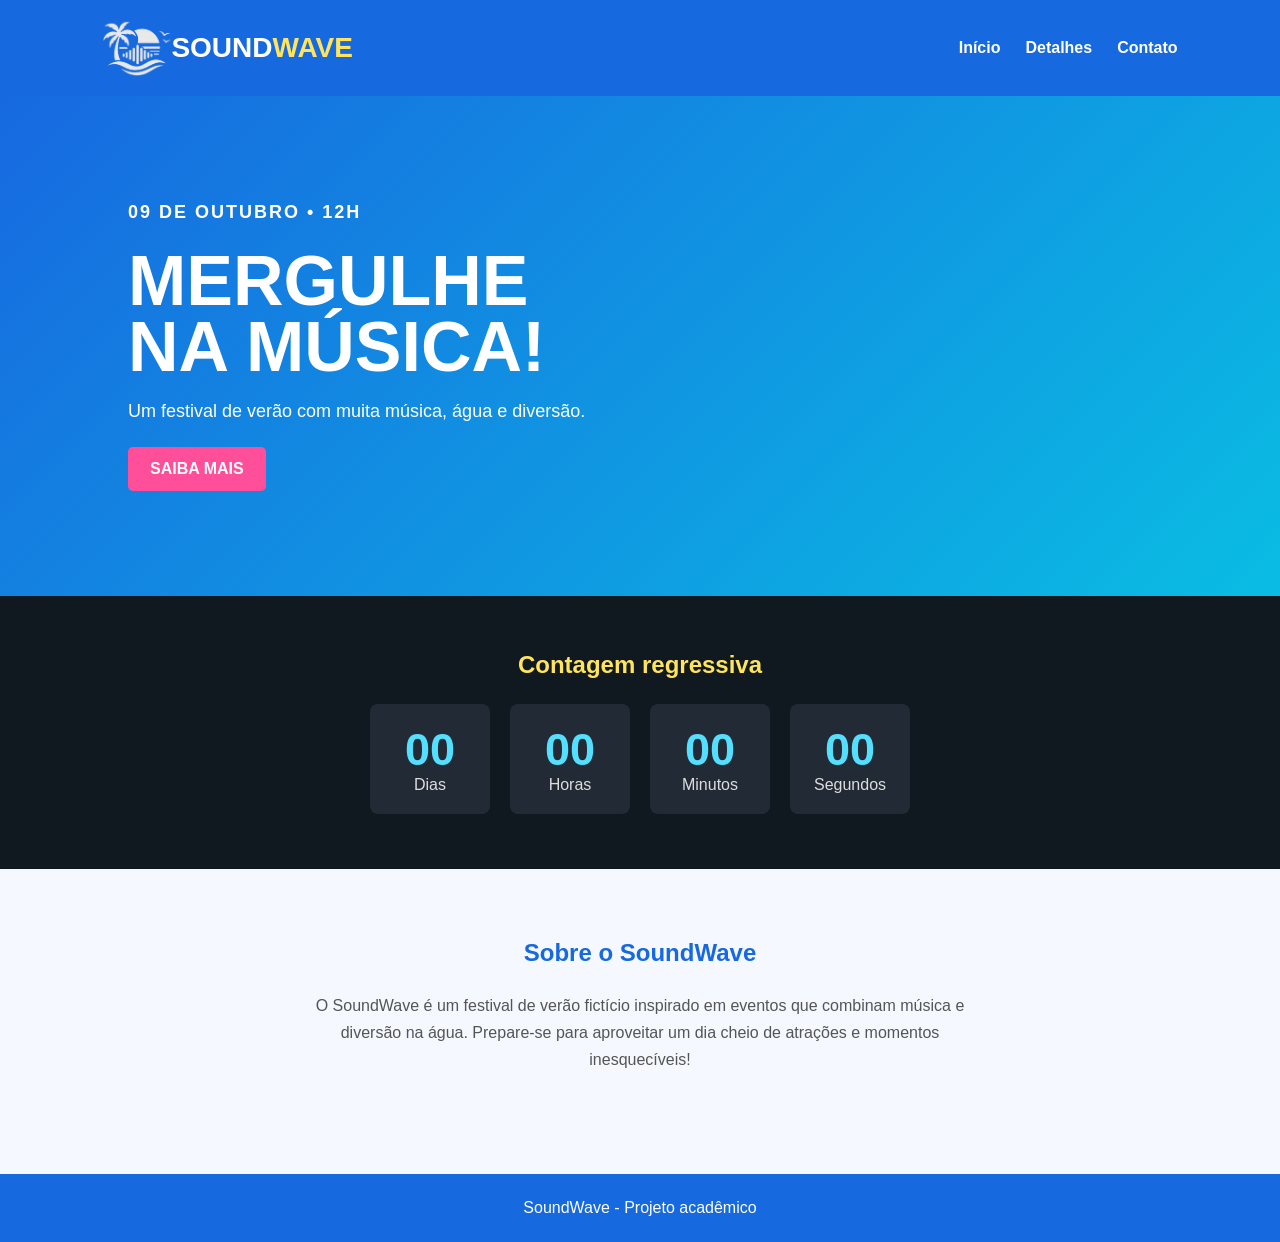
==== index.html @ ab00d915 "Add files via upload" ====
<!DOCTYPE html>
<html lang="pt-BR">
<head>
    <meta charset="UTF-8">
    <meta name="viewport" content="width=device-width, initial-scale=1.0">
    <title>SoundWave - Festival de Verão</title>
    <link rel="stylesheet" href="css/style.css">
</head>
<body>

<header>
    <div class="logo"><img src="img/logo-branca-sembg.png">SOUND<span>WAVE</span></div>

    <nav>
        <a href="index.html">Início</a>
        <a href="detalhes.html">Detalhes</a>
        <a href="contato.html">Contato</a>
    </nav>
</header>

<main>
    <section class="banner">
        <div>
            <p class="data">09 DE OUTUBRO • 12H</p>
            <h1>MERGULHE<br>NA MÚSICA!</h1>
            <p>Um festival de verão com muita música, água e diversão.</p>
            <a href="detalhes.html" class="botao">SAIBA MAIS</a>
        </div>
    </section>

    <section class="contador-section">
        <h2>Contagem regressiva</h2>

        <div class="contador">
            <div>
                <strong id="dias">00</strong>
                <span>Dias</span>
            </div>
            <div>
                <strong id="horas">00</strong>
                <span>Horas</span>
            </div>
            <div>
                <strong id="minutos">00</strong>
                <span>Minutos</span>
            </div>
            <div>
                <strong id="segundos">00</strong>
                <span>Segundos</span>
            </div>
        </div>
    </section>

    <section class="sobre">
        <h2>Sobre o SoundWave</h2>
        <p>
            O SoundWave é um festival de verão fictício inspirado em eventos
            que combinam música e diversão na água. Prepare-se para aproveitar
            um dia cheio de atrações e momentos inesquecíveis!
        </p>
    </section>
</main>

<footer>
    <p> SoundWave - Projeto acadêmico </p>
</footer>

<script src="js/script.js"></script>
</body>
</html>
---- css/style.css ----
* {
    margin: 0;
    padding: 0;
    box-sizing: border-box;
}

body {
    font-family: Arial, sans-serif;
    background-color: #f5f8ff;
    color: #222;
}

header {
    background-color: #1769e0;
    color: white;
    padding: 18px 8%;
    display: flex;
    justify-content: space-between;
    align-items: center;
}

.logo {
    font-size: 28px;
    font-weight: bold;
    display: flex;
    align-items: center;
}

.logo span {
    color: #ffe45c;
}

nav {
    display: flex;
    gap: 25px;
}

nav a {
    color: white;
    text-decoration: none;
    font-weight: bold;
}

nav a:hover {
    color: #ffe45c;
}

.banner {
    min-height: 500px;
    padding: 80px 10%;
    display: flex;
    align-items: center;
    color: white;
    background: linear-gradient(135deg, #1769e0, #0abde3);
}

.banner div {
    max-width: 650px;
}

.data {
    font-weight: bold;
    letter-spacing: 2px;
    margin-bottom: 15px;
}

.banner h1 {
    font-size: 70px;
    line-height: .95;
    margin-bottom: 20px;
}

.banner p {
    font-size: 18px;
    margin-bottom: 25px;
}

.botao {
    display: inline-block;
    background-color: #ff4f9a;
    color: white;
    border: none;
    padding: 13px 22px;
    text-decoration: none;
    font-weight: bold;
    border-radius: 5px;
    cursor: pointer;
}

.botao:hover {
    background-color: #df327c;
}

.contador-section {
    text-align: center;
    padding: 55px 8%;
    background-color: #101820;
    color: white;
}

.contador-section h2,
.sobre h2,
.conteudo h2,
.contato h2 {
    margin-bottom: 25px;
    color: #1769e0;
}

.contador-section h2 {
    color: #ffe45c;
}

.contador {
    display: flex;
    justify-content: center;
    gap: 20px;
    flex-wrap: wrap;
}

.contador div {
    background-color: #222b35;
    padding: 20px;
    min-width: 120px;
    border-radius: 8px;
}

.contador strong {
    display: block;
    font-size: 45px;
    color: #55dfff;
}

.contador span {
    color: #ddd;
}

.sobre {
    max-width: 900px;
    margin: auto;
    padding: 70px 8%;
    text-align: center;
}

.sobre p,
.conteudo > p {
    color: #555;
    line-height: 1.7;
}

.titulo-pagina {
    background-color: #ff4f9a;
    color: white;
    padding: 70px 8%;
    text-align: center;
}

.titulo-pagina h1 {
    font-size: 48px;
    margin-bottom: 10px;
}

.conteudo {
    max-width: 1000px;
    margin: auto;
    padding: 60px 8%;
}

.conteudo h2 {
    margin-top: 40px;
}

.informacoes {
    display: grid;
    grid-template-columns: repeat(3, 1fr);
    gap: 20px;
    margin: 30px 0;
}

.card {
    background: white;
    padding: 25px;
    border-radius: 8px;
    border: 1px solid #ddd;
}

.card h3 {
    margin-bottom: 10px;
    color: #1769e0;
}

.programacao {
    background-color: white;
    padding: 25px;
    border-left: 5px solid #1769e0;
}

.programacao p {
    padding: 12px 0;
    border-bottom: 1px solid #eee;
}

.programacao p:last-child {
    border-bottom: none;
}

.contato {
    max-width: 1000px;
    margin: auto;
    padding: 60px 8%;
    display: grid;
    grid-template-columns: 1fr 1fr;
    gap: 50px;
}

.contato-info p {
    margin: 18px 0;
    color: #555;
}

.contato-info h3 {
    margin-top: 30px;
}

.redes {
    display: flex;
    gap: 10px;
    margin-top: 15px;
    flex-wrap: wrap;
}

.redes a {
    color: #1769e0;
    font-weight: bold;
}

form {
    background-color: white;
    padding: 30px;
    border-radius: 8px;
    border: 1px solid #ddd;
}

form label {
    display: block;
    font-weight: bold;
    margin-bottom: 6px;
}

form input,
form textarea {
    width: 100%;
    padding: 12px;
    margin-bottom: 18px;
    border: 1px solid #bbb;
    border-radius: 4px;
    font-family: Arial, sans-serif;
}

form input:focus,
form textarea:focus {
    outline: 2px solid #1769e0;
}

#mensagemForm {
    margin-top: 15px;
    font-weight: bold;
}

footer {
    background-color: #1769e0;
    color: white;
    text-align: center;
    padding: 25px;
    margin-top: 30px;
}

img{
    height: 60px;
}

@media (max-width: 700px) {
    header {
        flex-direction: column;
        gap: 15px;
    }

    nav {
        gap: 15px;
    }

    .banner {
        padding: 60px 8%;
    }

    .banner h1 {
        font-size: 52px;
    }

    .informacoes,
    .contato {
        grid-template-columns: 1fr;
    }

    .titulo-pagina h1 {
        font-size: 38px;
    }

    .contador div {
        min-width: 105px;
    }

    .contador strong {
        font-size: 38px;
    }
}
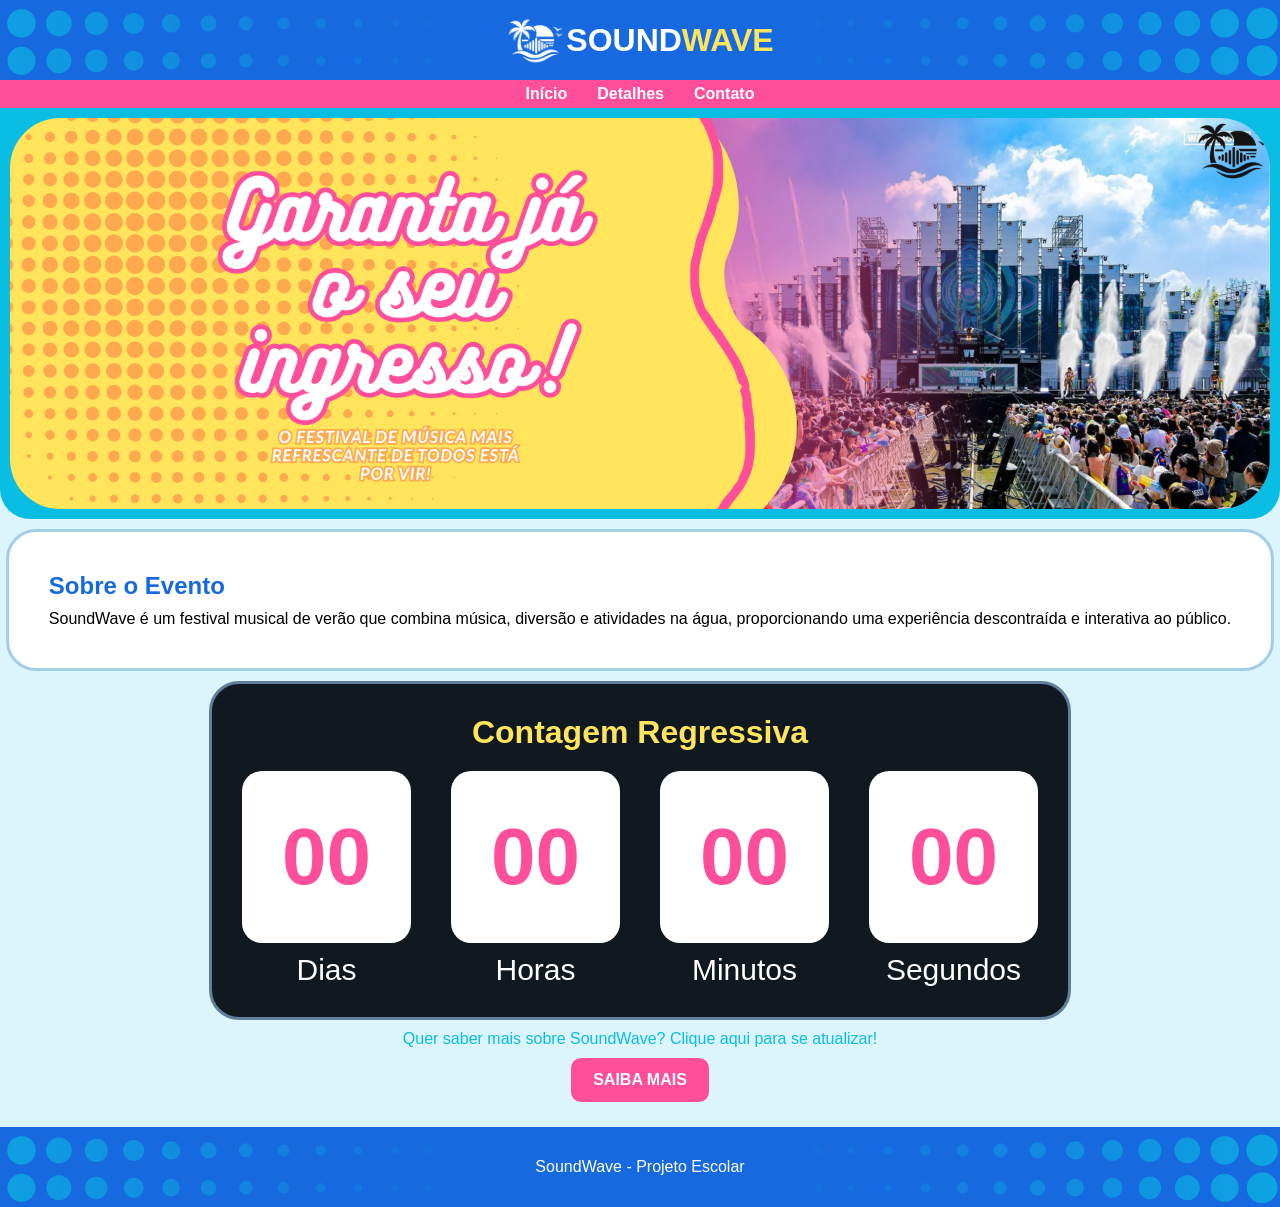
==== commit 30585453: "Add files via upload" ====
--- a/index.html
+++ b/index.html
@@ -1,70 +1,80 @@
-<!DOCTYPE html>
-<html lang="pt-BR">
-<head>
-    <meta charset="UTF-8">
-    <meta name="viewport" content="width=device-width, initial-scale=1.0">
-    <title>SoundWave - Festival de Verão</title>
-    <link rel="stylesheet" href="css/style.css">
-</head>
-<body>
-
-<header>
-    <div class="logo"><img src="img/logo-branca-sembg.png">SOUND<span>WAVE</span></div>
-
-    <nav>
-        <a href="index.html">Início</a>
-        <a href="detalhes.html">Detalhes</a>
-        <a href="contato.html">Contato</a>
-    </nav>
-</header>
-
-<main>
-    <section class="banner">
-        <div>
-            <p class="data">09 DE OUTUBRO • 12H</p>
-            <h1>MERGULHE<br>NA MÚSICA!</h1>
-            <p>Um festival de verão com muita música, água e diversão.</p>
-            <a href="detalhes.html" class="botao">SAIBA MAIS</a>
-        </div>
-    </section>
-
-    <section class="contador-section">
-        <h2>Contagem regressiva</h2>
-
-        <div class="contador">
-            <div>
-                <strong id="dias">00</strong>
-                <span>Dias</span>
-            </div>
-            <div>
-                <strong id="horas">00</strong>
-                <span>Horas</span>
-            </div>
-            <div>
-                <strong id="minutos">00</strong>
-                <span>Minutos</span>
-            </div>
-            <div>
-                <strong id="segundos">00</strong>
-                <span>Segundos</span>
-            </div>
-        </div>
-    </section>
-
-    <section class="sobre">
-        <h2>Sobre o SoundWave</h2>
-        <p>
-            O SoundWave é um festival de verão fictício inspirado em eventos
-            que combinam música e diversão na água. Prepare-se para aproveitar
-            um dia cheio de atrações e momentos inesquecíveis!
-        </p>
-    </section>
-</main>
-
-<footer>
-    <p> SoundWave - Projeto acadêmico </p>
-</footer>
-
-<script src="js/script.js"></script>
-</body>
-</html>
+<!DOCTYPE html>
+<html lang="pt-br">
+
+<head>
+    <meta charset="UTF-8">
+    <meta name="viewport" content="width=device-width, initial-scale=1.0">
+    <title>SoundWave - Festival de Verão</title>
+    <link rel="stylesheet" href="/css/style.css">
+
+</head>
+
+<body>
+    <div class="container">
+        <header>
+            <div class="logotipo">
+                <img class="logo" src="img/logo-branca.png">
+                <h1 class="sdwv">SOUND<span>WAVE</span></h1>
+            </div>
+
+            <nav>
+                <ul>
+                    <li><a class="pag" href="index.html"><strong>Início</strong></a></li>
+                    <li><a class="pag" href="detalhes.html"><strong>Detalhes</strong></a></li>
+                    <li><a class="pag" href="contato.html"><strong>Contato</strong></a></li>
+                </ul>
+            </nav>
+        </header>
+
+        <div class="banner-inicio">
+            <img src="img/banner-sdwv.png">
+        </div>
+
+        <main>
+            <div class="descricao">
+                <h2>Sobre o Evento</h2>
+                <p>SoundWave é um festival musical de verão que combina música, diversão e atividades na água,
+                    proporcionando uma experiência descontraída e interativa ao público.</p>
+            </div>
+
+            <div class="countdown">
+                <span>
+                    <h1>Contagem Regressiva</h1>
+                </span>
+                <div class="contagem">
+                    <div class="cont">
+                        <h1 id="dias">00</h1>
+                        <p>Dias</p>
+                    </div>
+                    <div class="cont">
+                        <h1 id="horas">00</h1>
+                        <p>Horas</p>
+                    </div>
+                    <div class="cont">
+                        <h1 id="minutos">00</h1>
+                        <p>Minutos</p>
+                    </div>
+                    <div class="cont">
+                        <h1 id="segundos">00</h1>
+                        <p>Segundos</p>
+                    </div>
+                </div>
+            </div>
+
+            <div class="saibamais">
+                <p>Quer saber mais sobre SoundWave? Clique aqui para se atualizar!</p>
+                <a href="detalhes.html" class="botao">SAIBA MAIS</a>
+            </div>
+        </main>
+
+        <footer>
+            <p>SoundWave - Projeto Escolar</p>
+        </footer>
+    </div>
+
+
+
+    <script src="/js/script.js"></script>
+</body>
+
+</html>
--- a/css/style.css
+++ b/css/style.css
@@ -1,315 +1,399 @@
-* {
-    margin: 0;
-    padding: 0;
-    box-sizing: border-box;
-}
-
-body {
-    font-family: Arial, sans-serif;
-    background-color: #f5f8ff;
-    color: #222;
-}
-
-header {
-    background-color: #1769e0;
-    color: white;
-    padding: 18px 8%;
-    display: flex;
-    justify-content: space-between;
-    align-items: center;
-}
-
-.logo {
-    font-size: 28px;
-    font-weight: bold;
-    display: flex;
-    align-items: center;
-}
-
-.logo span {
-    color: #ffe45c;
-}
-
-nav {
-    display: flex;
-    gap: 25px;
-}
-
-nav a {
-    color: white;
-    text-decoration: none;
-    font-weight: bold;
-}
-
-nav a:hover {
-    color: #ffe45c;
-}
-
-.banner {
-    min-height: 500px;
-    padding: 80px 10%;
-    display: flex;
-    align-items: center;
-    color: white;
-    background: linear-gradient(135deg, #1769e0, #0abde3);
-}
-
-.banner div {
-    max-width: 650px;
-}
-
-.data {
-    font-weight: bold;
-    letter-spacing: 2px;
-    margin-bottom: 15px;
-}
-
-.banner h1 {
-    font-size: 70px;
-    line-height: .95;
-    margin-bottom: 20px;
-}
-
-.banner p {
-    font-size: 18px;
-    margin-bottom: 25px;
-}
-
-.botao {
-    display: inline-block;
-    background-color: #ff4f9a;
-    color: white;
-    border: none;
-    padding: 13px 22px;
-    text-decoration: none;
-    font-weight: bold;
-    border-radius: 5px;
-    cursor: pointer;
-}
-
-.botao:hover {
-    background-color: #df327c;
-}
-
-.contador-section {
-    text-align: center;
-    padding: 55px 8%;
-    background-color: #101820;
-    color: white;
-}
-
-.contador-section h2,
-.sobre h2,
-.conteudo h2,
-.contato h2 {
-    margin-bottom: 25px;
-    color: #1769e0;
-}
-
-.contador-section h2 {
-    color: #ffe45c;
-}
-
-.contador {
-    display: flex;
-    justify-content: center;
-    gap: 20px;
-    flex-wrap: wrap;
-}
-
-.contador div {
-    background-color: #222b35;
-    padding: 20px;
-    min-width: 120px;
-    border-radius: 8px;
-}
-
-.contador strong {
-    display: block;
-    font-size: 45px;
-    color: #55dfff;
-}
-
-.contador span {
-    color: #ddd;
-}
-
-.sobre {
-    max-width: 900px;
-    margin: auto;
-    padding: 70px 8%;
-    text-align: center;
-}
-
-.sobre p,
-.conteudo > p {
-    color: #555;
-    line-height: 1.7;
-}
-
-.titulo-pagina {
-    background-color: #ff4f9a;
-    color: white;
-    padding: 70px 8%;
-    text-align: center;
-}
-
-.titulo-pagina h1 {
-    font-size: 48px;
-    margin-bottom: 10px;
-}
-
-.conteudo {
-    max-width: 1000px;
-    margin: auto;
-    padding: 60px 8%;
-}
-
-.conteudo h2 {
-    margin-top: 40px;
-}
-
-.informacoes {
-    display: grid;
-    grid-template-columns: repeat(3, 1fr);
-    gap: 20px;
-    margin: 30px 0;
-}
-
-.card {
-    background: white;
-    padding: 25px;
-    border-radius: 8px;
-    border: 1px solid #ddd;
-}
-
-.card h3 {
-    margin-bottom: 10px;
-    color: #1769e0;
-}
-
-.programacao {
-    background-color: white;
-    padding: 25px;
-    border-left: 5px solid #1769e0;
-}
-
-.programacao p {
-    padding: 12px 0;
-    border-bottom: 1px solid #eee;
-}
-
-.programacao p:last-child {
-    border-bottom: none;
-}
-
-.contato {
-    max-width: 1000px;
-    margin: auto;
-    padding: 60px 8%;
-    display: grid;
-    grid-template-columns: 1fr 1fr;
-    gap: 50px;
-}
-
-.contato-info p {
-    margin: 18px 0;
-    color: #555;
-}
-
-.contato-info h3 {
-    margin-top: 30px;
-}
-
-.redes {
-    display: flex;
-    gap: 10px;
-    margin-top: 15px;
-    flex-wrap: wrap;
-}
-
-.redes a {
-    color: #1769e0;
-    font-weight: bold;
-}
-
-form {
-    background-color: white;
-    padding: 30px;
-    border-radius: 8px;
-    border: 1px solid #ddd;
-}
-
-form label {
-    display: block;
-    font-weight: bold;
-    margin-bottom: 6px;
-}
-
-form input,
-form textarea {
-    width: 100%;
-    padding: 12px;
-    margin-bottom: 18px;
-    border: 1px solid #bbb;
-    border-radius: 4px;
-    font-family: Arial, sans-serif;
-}
-
-form input:focus,
-form textarea:focus {
-    outline: 2px solid #1769e0;
-}
-
-#mensagemForm {
-    margin-top: 15px;
-    font-weight: bold;
-}
-
-footer {
-    background-color: #1769e0;
-    color: white;
-    text-align: center;
-    padding: 25px;
-    margin-top: 30px;
-}
-
-img{
-    height: 60px;
-}
-
-@media (max-width: 700px) {
-    header {
-        flex-direction: column;
-        gap: 15px;
-    }
-
-    nav {
-        gap: 15px;
-    }
-
-    .banner {
-        padding: 60px 8%;
-    }
-
-    .banner h1 {
-        font-size: 52px;
-    }
-
-    .informacoes,
-    .contato {
-        grid-template-columns: 1fr;
-    }
-
-    .titulo-pagina h1 {
-        font-size: 38px;
-    }
-
-    .contador div {
-        min-width: 105px;
-    }
-
-    .contador strong {
-        font-size: 38px;
-    }
-}
+* {
+    margin: 0;
+    padding: 0;
+    box-sizing: border-box;
+}
+/*TODAS AS PÁGINAS*/
+.container {
+    display: flex;
+    flex-direction: column;
+}
+
+header {
+    background-image: url(/img/header-img.png);
+    background-size: cover;
+    text-align: center;
+    display: flex;
+    flex-direction: column;
+    justify-content: center;
+}
+
+.logo {
+    width: 60px;
+}
+
+.logotipo {
+    display: flex;
+    align-items: center;
+    justify-content: center;
+    padding: 10px;
+
+}
+
+nav {
+    background-color: #ff4f9a;
+    display: flex;
+    justify-content: center;
+    padding: 5px;
+}
+
+ul {
+    list-style-type: none;
+    margin: 0;
+    padding: 0;
+    align-items: center;
+    display: flex;
+    gap: 30px;
+}
+
+a {
+    text-decoration: none;
+    color: white;
+    transition: .2s ;
+}
+
+.botao:hover{
+    font-size: 20px;
+    background-color: #f51c77;
+}
+
+.pag{
+    transition: .2s ;
+}
+
+.pag:hover{
+    font-size: 20px;
+    color: #ffe45c;
+    
+}
+
+body {
+    font-family: Arial, sans-serif;
+    background-color: #dcf4fb;
+}
+
+span {
+    color: #ffe45c;
+}
+
+.sdwv {
+    color: white;
+}
+
+.banner-inicio img,
+.banner-detalhes img,
+.banner-contato img {
+    width: 100%;
+    border-radius: 50px;
+}
+
+.banner-inicio,
+.banner-detalhes,
+.banner-contato {
+    display: flex;
+    justify-content: center;
+    border-bottom-left-radius: 30px;
+    border-bottom-right-radius: 30px;
+    padding: 10px;
+}
+
+footer{
+    background-image: url(/img/header-img.png);
+    background-size: cover;
+    text-align: center;
+    display: flex;
+    flex-direction: column;
+    justify-content: center;
+    height: 80px;
+    color: white;
+    margin-top: 15px;
+}
+
+/*PÁGINA INICIAL*/
+.banner-inicio {
+    background-color: #0abde3;
+}
+
+.descricao {
+    display: flex;
+    flex-direction: column;
+    padding: 40px;
+    gap: 10px;
+    width: fit-content;
+    margin: 0 auto;
+    margin-top: 10px;
+    border-radius: 30px;
+    border: 3px solid;
+    border-color: #a5cde4;
+    background-color: white;
+}
+
+h2 {
+    color: #1769e0;
+}
+
+.countdown {
+    background-color: #101820;
+    color: white;
+    display: flex;
+    flex-direction: column;
+    text-align: center;
+    margin: 0 auto;
+    margin-top: 10px;
+    width: fit-content;
+    padding: 30px;
+    border-radius: 30px;
+    gap: 20px;
+    border: 3px solid;
+    border-color: #61809e;
+    flex-wrap: wrap;
+    transition: .2s ;
+
+}
+
+.countdown:hover{
+    background-color: #61809e;
+    font-size: 20px;
+    h1{
+        color: white;
+    }
+}
+
+.contagem {
+    display: flex;
+    align-items: center;
+    gap: 40px;
+}
+
+.contagem h1 {
+    font-size: 80px;
+}
+
+#dias,
+#horas,
+#minutos,
+#segundos {
+    color: #ff4f9a;
+    background-color: white;
+    padding: 40px;
+    border-radius: 20px;
+    display: flex;
+    justify-content: center;
+}
+
+.cont {
+    display: flex;
+    flex-direction: column;
+    align-items: center;
+    gap: 10px;
+}
+
+.cont p {
+    font-size: 30px;
+}
+
+.saibamais {
+    display: flex;
+    flex-direction: column;
+    text-align: center;
+    margin: 10px;
+    color: #0abde3;
+}
+
+.botao {
+    width: fit-content;
+    margin: 0 auto;
+    margin-top: 10px;
+    display: inline-block;
+    background-color: #ff4f9a;
+    color: white;
+    border: none;
+    padding: 13px 22px;
+    text-decoration: none;
+    font-weight: bold;
+    border-radius: 10px;
+    cursor: pointer;
+    transition: .2s ;
+}
+
+/*PÁGINA DE DETALHES*/
+
+.banner-detalhes {
+    background-color: #ffe45c;
+}
+
+.info {
+    display: flex;
+    flex-direction: column;
+    width: fit-content;
+    margin: 0 auto;
+    margin-top: 30px;
+}
+
+.cards {
+    display: flex;
+    flex-direction: row;
+    margin-top: 10px;
+    gap: 10px;
+}
+
+.card {
+    display: flex;
+    flex-direction: column;
+    background-color: white;
+    border-radius: 30px;
+    padding: 30px;
+    padding-bottom: 30px;
+    gap: 10px;
+    border: 3px solid #a5cde4;
+}
+
+.card h3 {
+    color: #1769e0;
+}
+
+.head {
+    display: flex;
+    flex-direction: row;
+    align-items: center;
+    gap: 5px;
+}
+
+.info h3{
+    font-size: 22px;
+}
+
+.icon {
+    width: 30px;
+}
+
+.programacao {
+    width: 47%;
+    margin: 0 auto;
+    margin-top: 30px;
+    background-color: white;
+    padding: 25px;
+    border-left: 5px solid #1769e0;
+    border-radius: 30px;
+}
+
+.programacao p {
+    padding: 12px 0;
+    border-bottom: 1px solid #eee;
+}
+
+.programacao p:last-child {
+    border-bottom: none;
+}
+
+/*PÁGINA DE CONTATO*/
+.banner-contato{
+    background-color: #ffe45c;
+}
+
+.contato{
+    display: flex;
+    flex-direction: row;
+    width: fit-content;
+    margin: 0 auto;
+    margin-top: 20px;
+    gap: 50px;
+}
+
+.contato-info{
+    display: flex;
+    flex-direction: column;
+    gap: 10px;
+}
+
+.redes{
+    display: flex;
+    gap: 5px;
+}
+
+form {
+    display: flex;
+    flex-direction: column;
+    background-color: white;
+    padding: 30px;
+    border-radius: 30px;
+    border: 3px solid #a5cde4;
+}
+
+form label {
+    display: block;
+    font-weight: bold;
+    margin-bottom: 6px;
+    width: 400px;
+}
+
+form input,
+form textarea {
+    width: 100%;
+    padding: 12px;
+    margin-bottom: 18px;
+    border: 2px solid #a5cde4;
+    border-radius: 15px;
+    font-family: Arial, sans-serif;
+}
+
+form input:focus,
+form textarea:focus {
+    outline: 2px solid #1769e0;
+}
+
+#mensagemForm {
+    margin-top: 15px;
+    font-weight: bold;
+    transition: .2s ;
+}
+
+#formContato{
+    display: flex;
+    flex-direction: column;
+}
+
+/*RESPONSIVIDADE*/
+@media (max-width: 850px) {
+    /*inicio*/
+    .descricao {
+        margin-left: 10px;
+        margin-right: 10px;
+    }
+
+    .contagem {
+        display: flex;
+        min-width: 90px;
+        margin-left: 10px;
+        margin-right: 10px;
+        gap: 10px;
+    }
+
+    .cont h1 {
+        font-size: 42px;
+    }
+
+    .cont p {
+        font-size: 20px;
+    }
+
+    #dias,
+    #horas,
+    #minutos,
+    #segundos {
+        padding: 20px;
+    }
+    /*detalhes*/
+    .info{
+        margin-left: 10px ;
+        margin-right: 10px;
+    }
+    .programacao{
+        width: 57%;
+    }
+    /*contato*/
+    .contato{
+        display: flex;
+        flex-direction: column;
+    }
+}
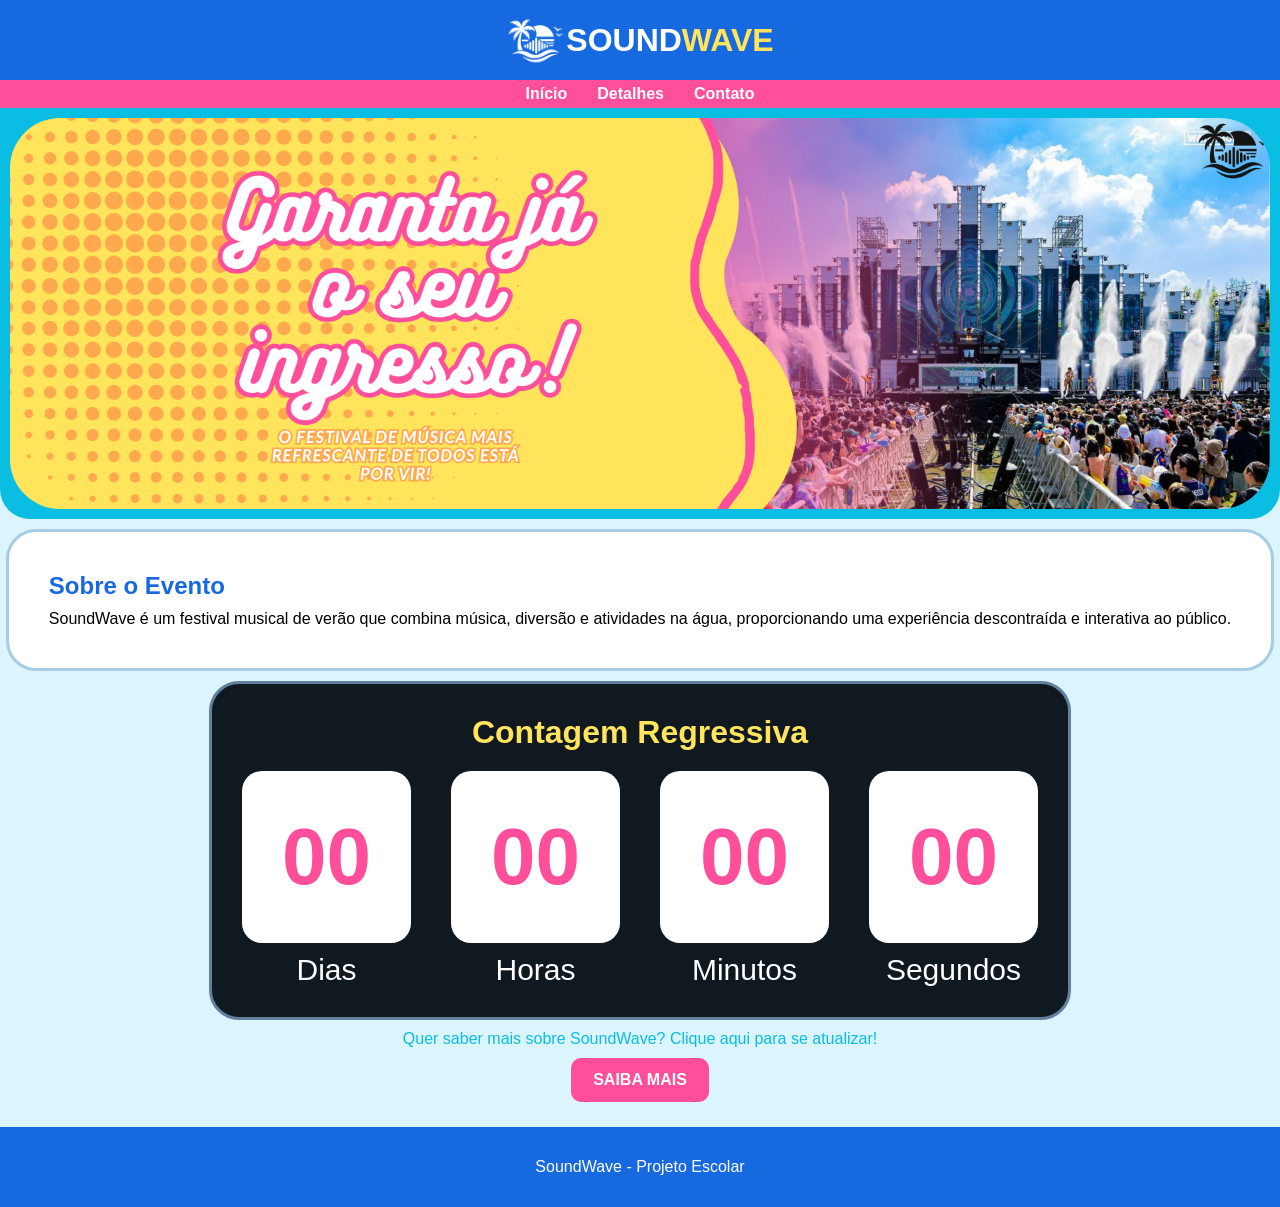
==== commit 3914ce73: "Add files via upload" ====
--- a/index.html
+++ b/index.html
@@ -5,7 +5,7 @@
     <meta charset="UTF-8">
     <meta name="viewport" content="width=device-width, initial-scale=1.0">
     <title>SoundWave - Festival de Verão</title>
-    <link rel="stylesheet" href="/css/style.css">
+    <link rel="stylesheet" href="css/style.css">
 
 </head>
 
@@ -74,7 +74,7 @@
 
 
 
-    <script src="/js/script.js"></script>
+    <script src="js/script.js"></script>
 </body>
 
 </html>
--- a/css/style.css
+++ b/css/style.css
@@ -10,7 +10,8 @@
 }
 
 header {
-    background-image: url(/img/header-img.png);
+    background-color: #1769e0;
+    background-image: url(img/header-img.png);
     background-size: cover;
     text-align: center;
     display: flex;
@@ -98,7 +99,8 @@
 }
 
 footer{
-    background-image: url(/img/header-img.png);
+    background-color: #1769e0;
+    background-image: url(img/header-img.png);
     background-size: cover;
     text-align: center;
     display: flex;
